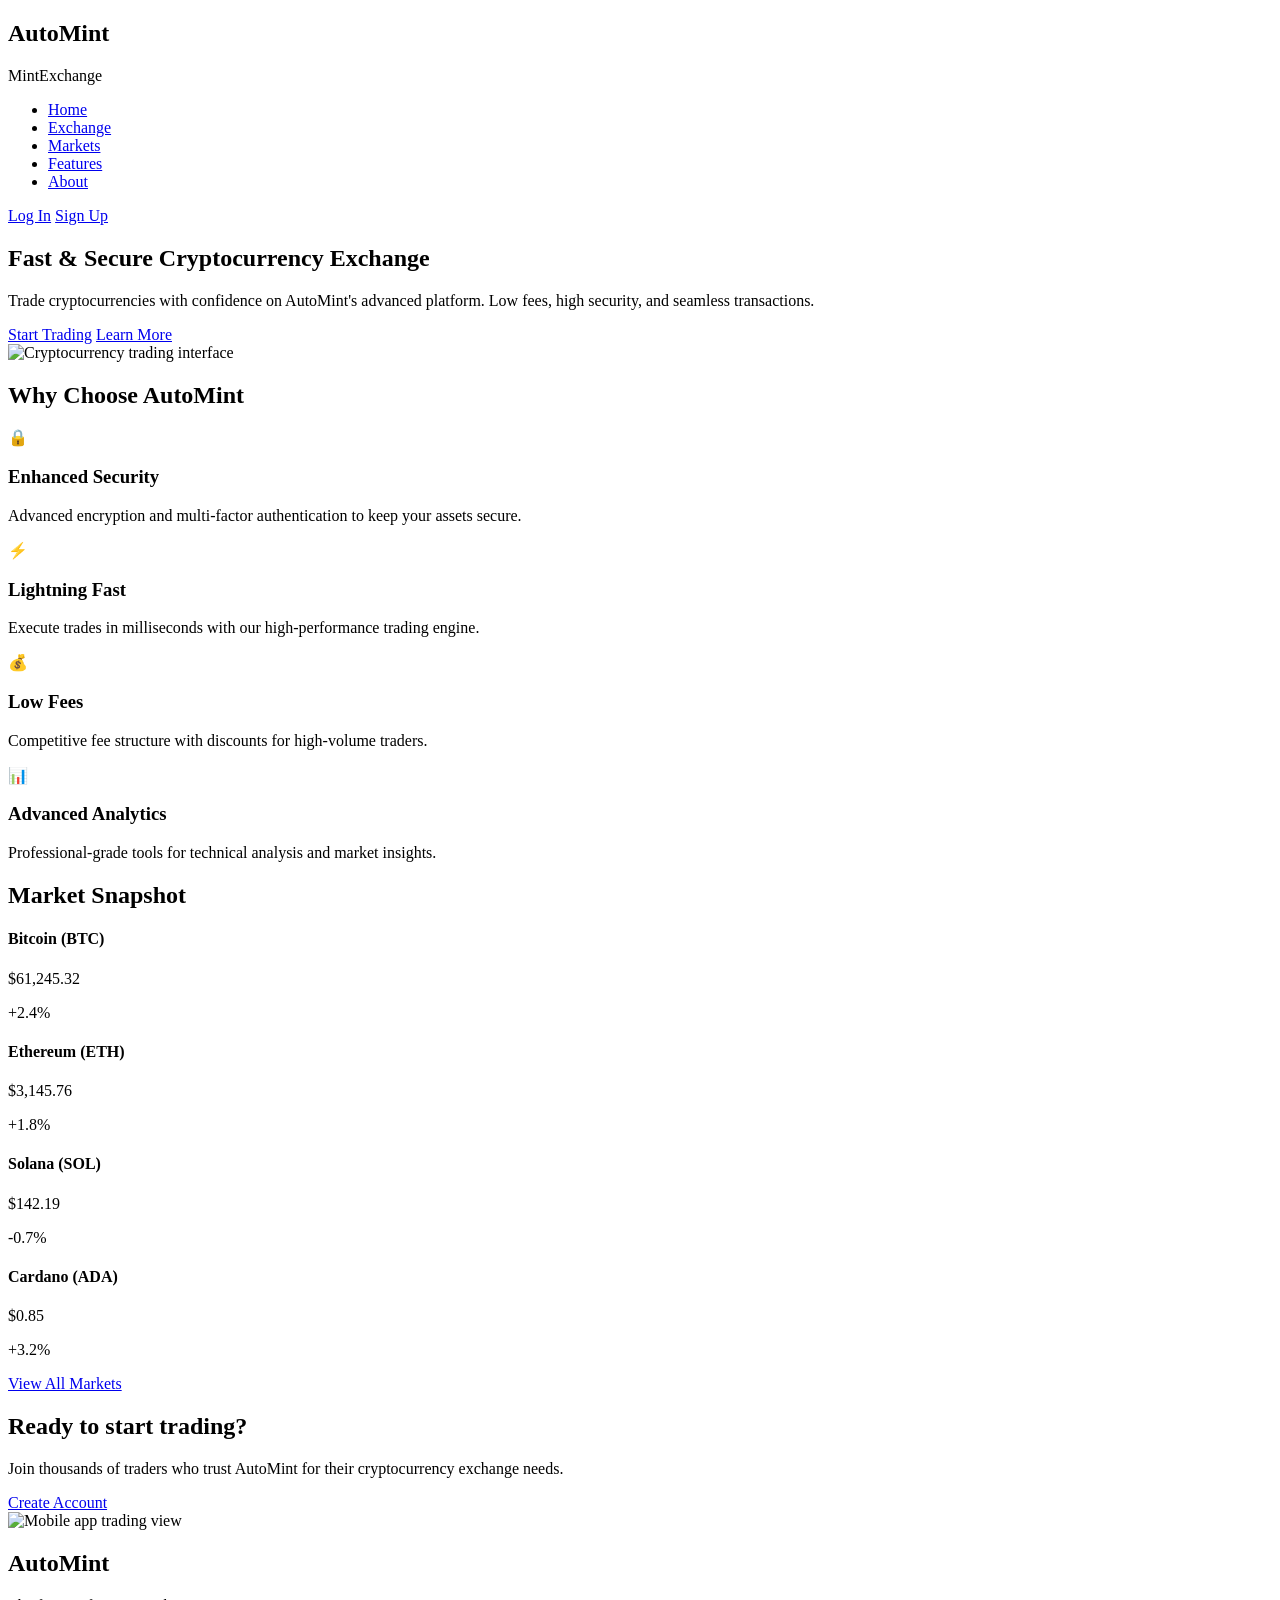
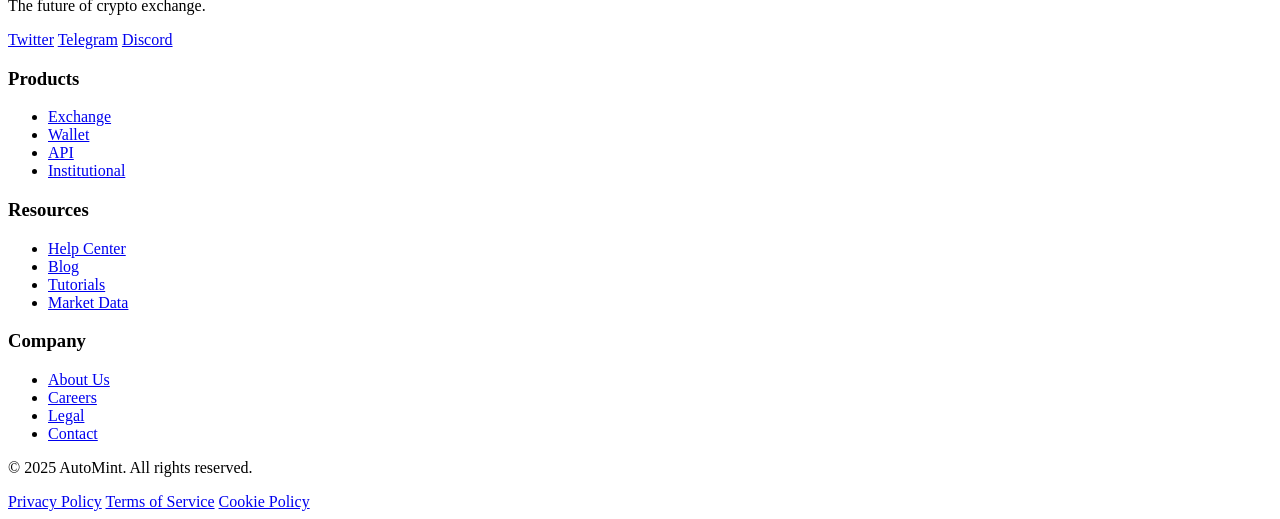
==== index.html @ f2aaca83 "Create index.html" ====
<!DOCTYPE html>
<html lang="en">
<head>
    <meta charset="UTF-8">
    <meta name="viewport" content="width=device-width, initial-scale=1.0">
    <title>AutoMint - Fast & Secure Crypto Exchange</title>
    <link rel="stylesheet" href="style.css">
</head>
<body>
    <header>
        <nav class="container">
            <div class="logo">
                <h1>Auto<span>Mint</span></h1>
                <p class="tagline">MintExchange</p>
            </div>
            <ul class="nav-links">
                <li><a href="#" class="active">Home</a></li>
                <li><a href="#">Exchange</a></li>
                <li><a href="#">Markets</a></li>
                <li><a href="#">Features</a></li>
                <li><a href="#">About</a></li>
            </ul>
            <div class="auth-buttons">
                <a href="#" class="btn btn-outline">Log In</a>
                <a href="#" class="btn btn-primary">Sign Up</a>
            </div>
        </nav>
    </header>

    <section class="hero">
        <div class="container">
            <div class="hero-content">
                <h1>Fast & Secure Cryptocurrency Exchange</h1>
                <p>Trade cryptocurrencies with confidence on AutoMint's advanced platform. Low fees, high security, and seamless transactions.</p>
                <div class="cta-buttons">
                    <a href="#" class="btn btn-primary">Start Trading</a>
                    <a href="#" class="btn btn-secondary">Learn More</a>
                </div>
            </div>
            <div class="hero-image">
                <img src="/api/placeholder/500/400" alt="Cryptocurrency trading interface">
            </div>
        </div>
    </section>

    <section class="features">
        <div class="container">
            <h2 class="section-title">Why Choose AutoMint</h2>
            <div class="feature-grid">
                <div class="feature-card">
                    <div class="feature-icon">🔒</div>
                    <h3>Enhanced Security</h3>
                    <p>Advanced encryption and multi-factor authentication to keep your assets secure.</p>
                </div>
                <div class="feature-card">
                    <div class="feature-icon">⚡</div>
                    <h3>Lightning Fast</h3>
                    <p>Execute trades in milliseconds with our high-performance trading engine.</p>
                </div>
                <div class="feature-card">
                    <div class="feature-icon">💰</div>
                    <h3>Low Fees</h3>
                    <p>Competitive fee structure with discounts for high-volume traders.</p>
                </div>
                <div class="feature-card">
                    <div class="feature-icon">📊</div>
                    <h3>Advanced Analytics</h3>
                    <p>Professional-grade tools for technical analysis and market insights.</p>
                </div>
            </div>
        </div>
    </section>

    <section class="crypto-stats">
        <div class="container">
            <h2 class="section-title">Market Snapshot</h2>
            <div class="stats-grid">
                <div class="stat-card">
                    <h4>Bitcoin (BTC)</h4>
                    <p class="price">$61,245.32</p>
                    <p class="change positive">+2.4%</p>
                </div>
                <div class="stat-card">
                    <h4>Ethereum (ETH)</h4>
                    <p class="price">$3,145.76</p>
                    <p class="change positive">+1.8%</p>
                </div>
                <div class="stat-card">
                    <h4>Solana (SOL)</h4>
                    <p class="price">$142.19</p>
                    <p class="change negative">-0.7%</p>
                </div>
                <div class="stat-card">
                    <h4>Cardano (ADA)</h4>
                    <p class="price">$0.85</p>
                    <p class="change positive">+3.2%</p>
                </div>
            </div>
            <div class="view-more">
                <a href="#" class="btn btn-outline">View All Markets</a>
            </div>
        </div>
    </section>

    <section class="get-started">
        <div class="container">
            <div class="get-started-content">
                <h2>Ready to start trading?</h2>
                <p>Join thousands of traders who trust AutoMint for their cryptocurrency exchange needs.</p>
                <a href="#" class="btn btn-primary">Create Account</a>
            </div>
            <div class="get-started-image">
                <img src="/api/placeholder/450/300" alt="Mobile app trading view">
            </div>
        </div>
    </section>

    <footer>
        <div class="container">
            <div class="footer-grid">
                <div class="footer-brand">
                    <h2>Auto<span>Mint</span></h2>
                    <p>The future of crypto exchange.</p>
                    <div class="social-links">
                        <a href="#">Twitter</a>
                        <a href="#">Telegram</a>
                        <a href="#">Discord</a>
                    </div>
                </div>
                <div class="footer-links">
                    <h3>Products</h3>
                    <ul>
                        <li><a href="#">Exchange</a></li>
                        <li><a href="#">Wallet</a></li>
                        <li><a href="#">API</a></li>
                        <li><a href="#">Institutional</a></li>
                    </ul>
                </div>
                <div class="footer-links">
                    <h3>Resources</h3>
                    <ul>
                        <li><a href="#">Help Center</a></li>
                        <li><a href="#">Blog</a></li>
                        <li><a href="#">Tutorials</a></li>
                        <li><a href="#">Market Data</a></li>
                    </ul>
                </div>
                <div class="footer-links">
                    <h3>Company</h3>
                    <ul>
                        <li><a href="#">About Us</a></li>
                        <li><a href="#">Careers</a></li>
                        <li><a href="#">Legal</a></li>
                        <li><a href="#">Contact</a></li>
                    </ul>
                </div>
            </div>
            <div class="footer-bottom">
                <p>&copy; 2025 AutoMint. All rights reserved.</p>
                <div class="footer-bottom-links">
                    <a href="#">Privacy Policy</a>
                    <a href="#">Terms of Service</a>
                    <a href="#">Cookie Policy</a>
                </div>
            </div>
        </div>
    </footer>
</body>
</html>
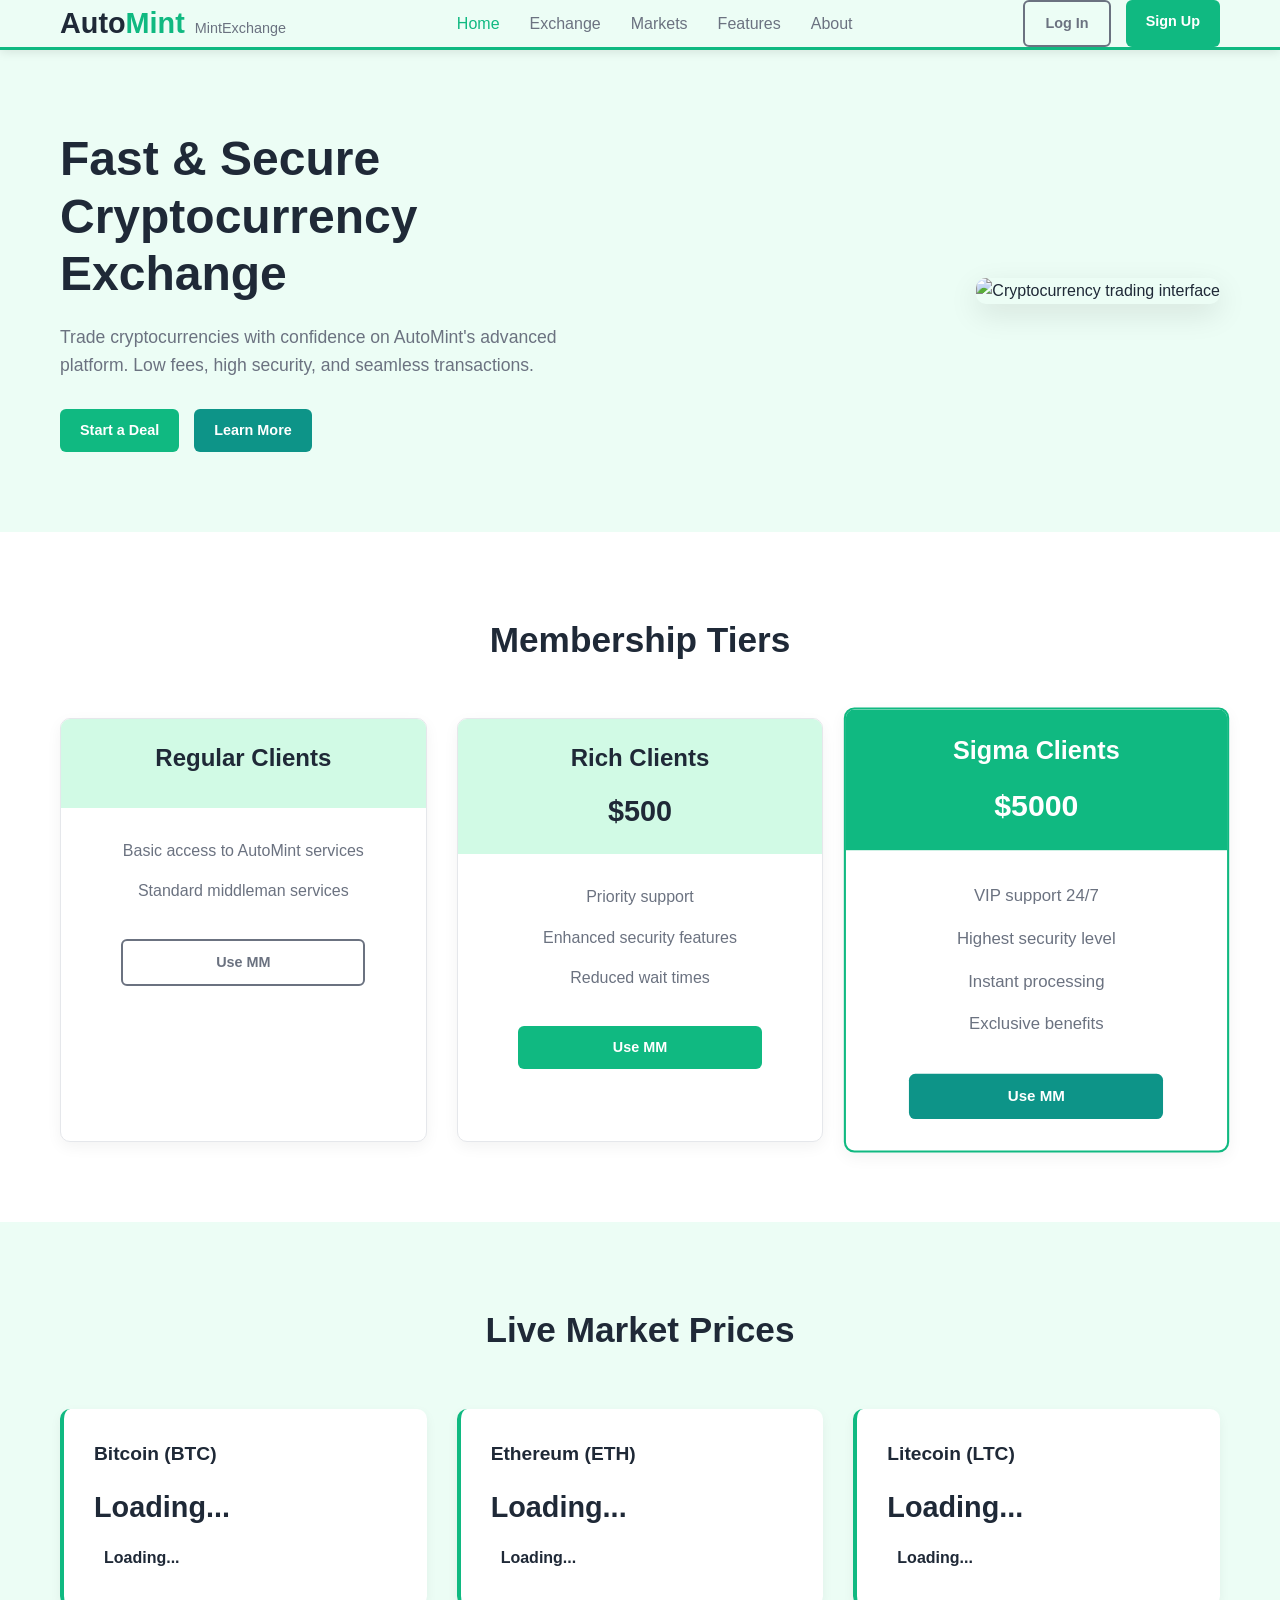
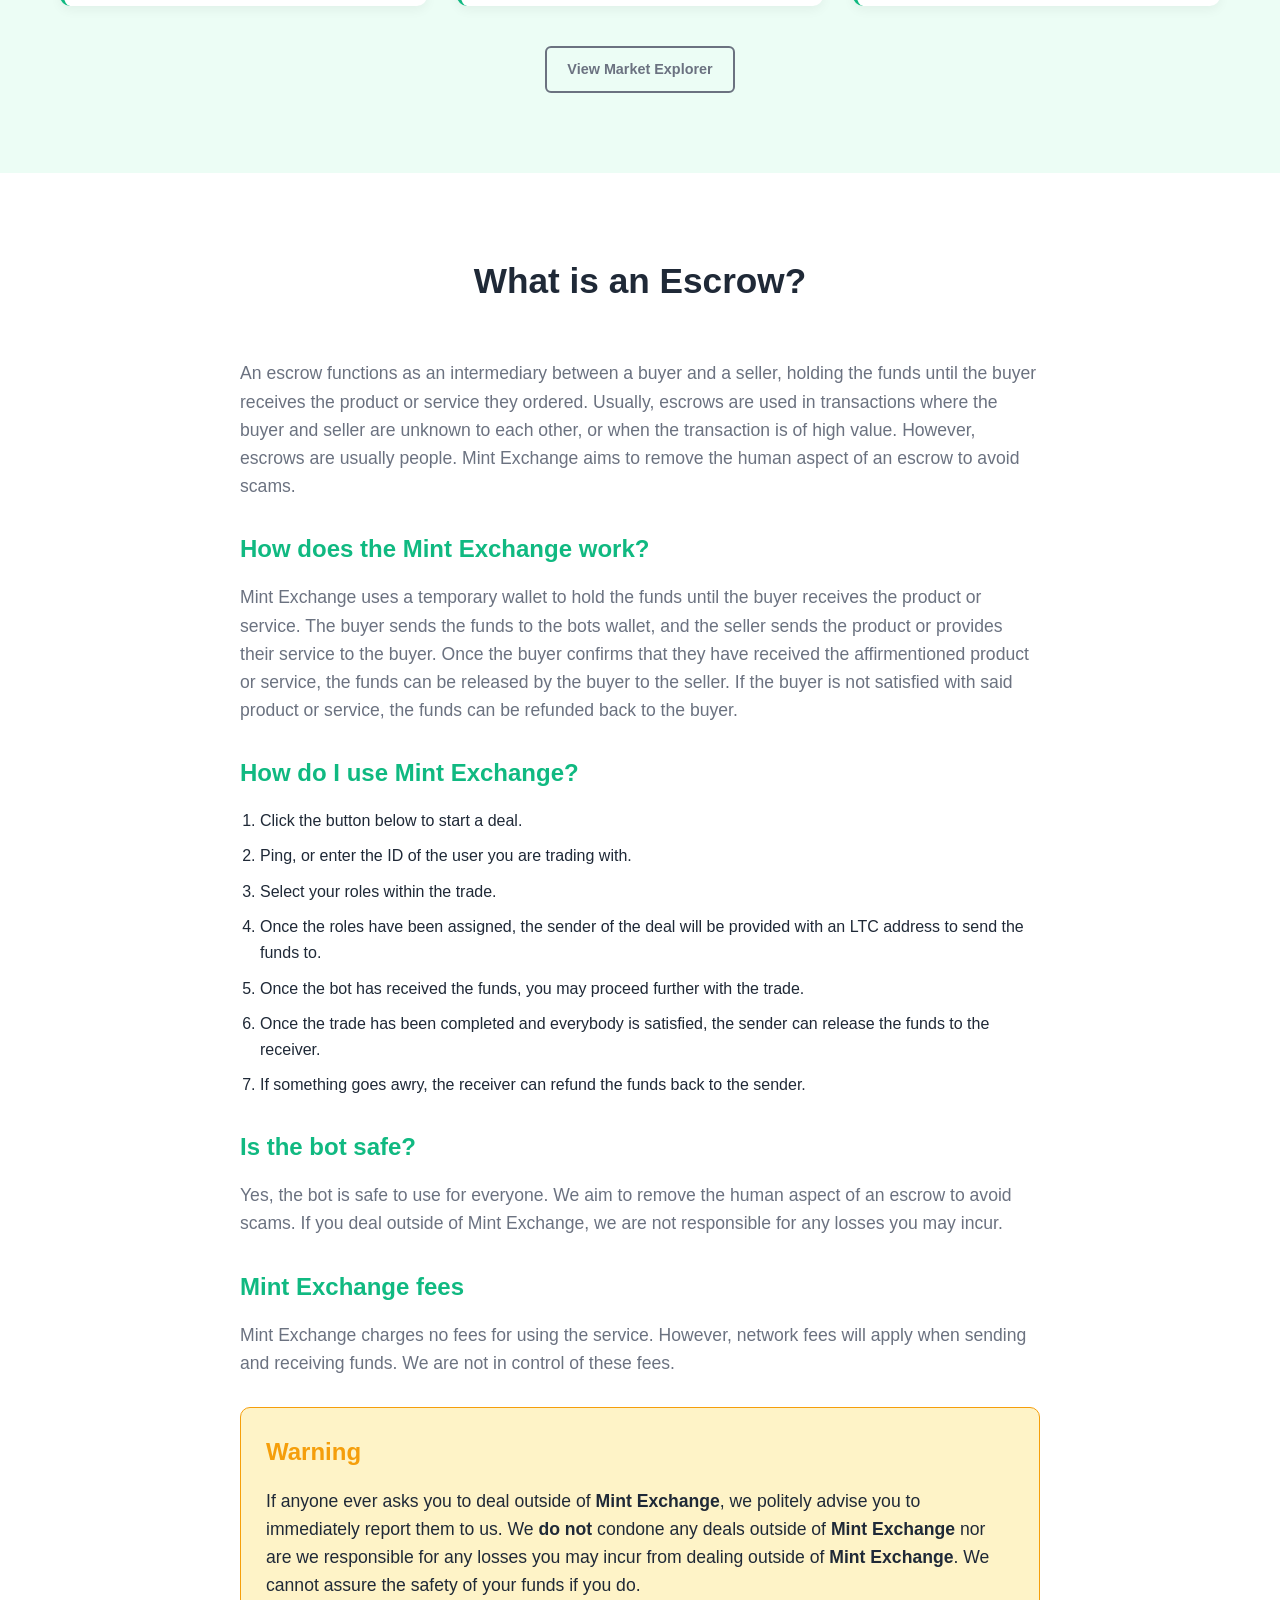
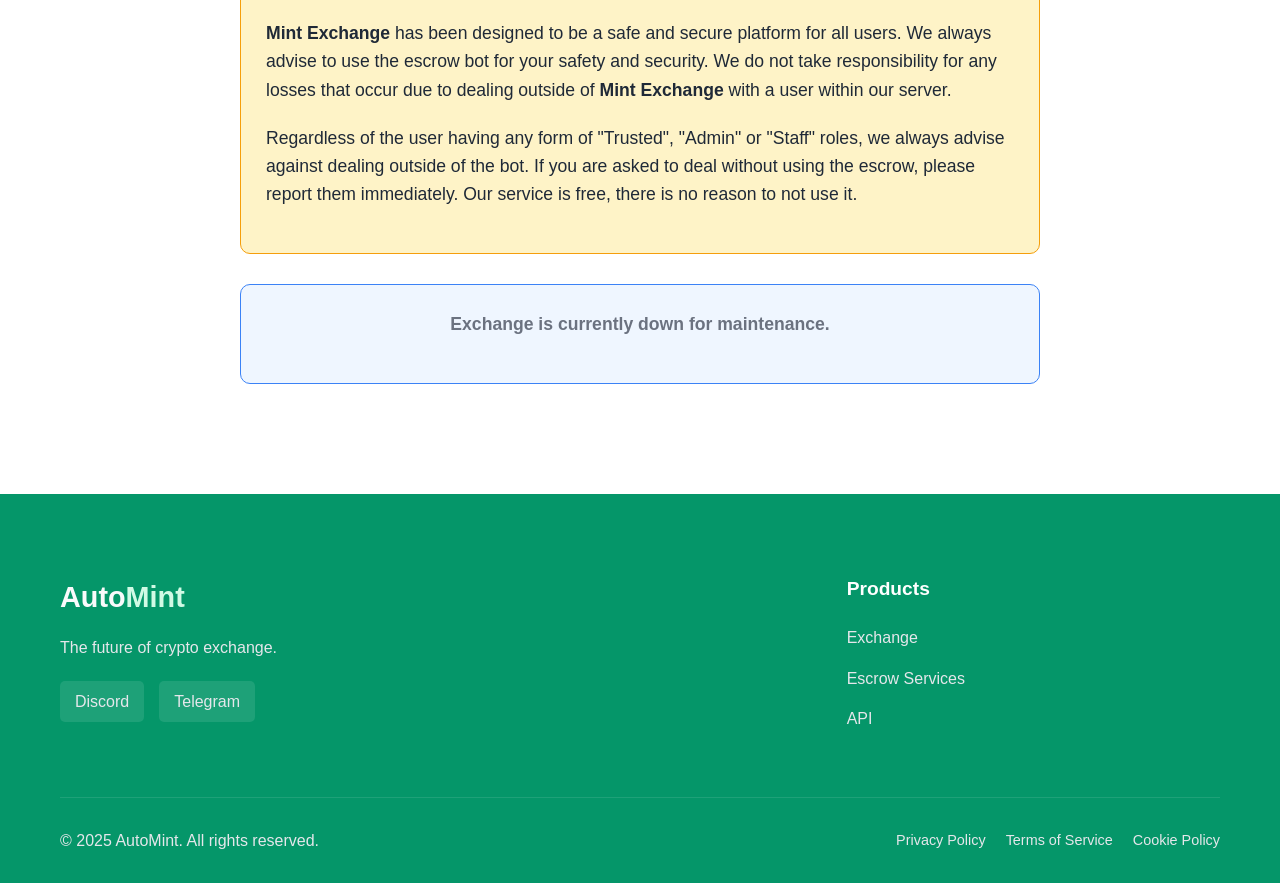
==== commit 4b05c6e6: "Update index.html" ====
--- a/index.html
+++ b/index.html
@@ -33,7 +33,7 @@
                 <h1>Fast & Secure Cryptocurrency Exchange</h1>
                 <p>Trade cryptocurrencies with confidence on AutoMint's advanced platform. Low fees, high security, and seamless transactions.</p>
                 <div class="cta-buttons">
-                    <a href="#" class="btn btn-primary">Start Trading</a>
+                    <a href="#" class="btn btn-primary">Start a Deal</a>
                     <a href="#" class="btn btn-secondary">Learn More</a>
                 </div>
             </div>
@@ -43,29 +43,44 @@
         </div>
     </section>
 
-    <section class="features">
-        <div class="container">
-            <h2 class="section-title">Why Choose AutoMint</h2>
-            <div class="feature-grid">
-                <div class="feature-card">
-                    <div class="feature-icon">🔒</div>
-                    <h3>Enhanced Security</h3>
-                    <p>Advanced encryption and multi-factor authentication to keep your assets secure.</p>
-                </div>
-                <div class="feature-card">
-                    <div class="feature-icon">⚡</div>
-                    <h3>Lightning Fast</h3>
-                    <p>Execute trades in milliseconds with our high-performance trading engine.</p>
-                </div>
-                <div class="feature-card">
-                    <div class="feature-icon">💰</div>
-                    <h3>Low Fees</h3>
-                    <p>Competitive fee structure with discounts for high-volume traders.</p>
-                </div>
-                <div class="feature-card">
-                    <div class="feature-icon">📊</div>
-                    <h3>Advanced Analytics</h3>
-                    <p>Professional-grade tools for technical analysis and market insights.</p>
+    <section class="membership-tiers">
+        <div class="container">
+            <h2 class="section-title">Membership Tiers</h2>
+            <div class="tier-grid">
+                <div class="tier-card">
+                    <div class="tier-header">
+                        <h3>Regular Clients</h3>
+                    </div>
+                    <div class="tier-content">
+                        <p>Basic access to AutoMint services</p>
+                        <p>Standard middleman services</p>
+                        <a href="#" class="btn btn-outline">Use MM</a>
+                    </div>
+                </div>
+                <div class="tier-card">
+                    <div class="tier-header">
+                        <h3>Rich Clients</h3>
+                        <div class="tier-price">$500</div>
+                    </div>
+                    <div class="tier-content">
+                        <p>Priority support</p>
+                        <p>Enhanced security features</p>
+                        <p>Reduced wait times</p>
+                        <a href="#" class="btn btn-primary">Use MM</a>
+                    </div>
+                </div>
+                <div class="tier-card featured">
+                    <div class="tier-header">
+                        <h3>Sigma Clients</h3>
+                        <div class="tier-price">$5000</div>
+                    </div>
+                    <div class="tier-content">
+                        <p>VIP support 24/7</p>
+                        <p>Highest security level</p>
+                        <p>Instant processing</p>
+                        <p>Exclusive benefits</p>
+                        <a href="#" class="btn btn-secondary">Use MM</a>
+                    </div>
                 </div>
             </div>
         </div>
@@ -73,44 +88,66 @@
 
     <section class="crypto-stats">
         <div class="container">
-            <h2 class="section-title">Market Snapshot</h2>
+            <h2 class="section-title">Live Market Prices</h2>
             <div class="stats-grid">
-                <div class="stat-card">
+                <div class="stat-card" id="btc-card">
                     <h4>Bitcoin (BTC)</h4>
-                    <p class="price">$61,245.32</p>
-                    <p class="change positive">+2.4%</p>
-                </div>
-                <div class="stat-card">
+                    <p class="price" id="btc-price">Loading...</p>
+                    <p class="change" id="btc-change">Loading...</p>
+                </div>
+                <div class="stat-card" id="eth-card">
                     <h4>Ethereum (ETH)</h4>
-                    <p class="price">$3,145.76</p>
-                    <p class="change positive">+1.8%</p>
-                </div>
-                <div class="stat-card">
-                    <h4>Solana (SOL)</h4>
-                    <p class="price">$142.19</p>
-                    <p class="change negative">-0.7%</p>
-                </div>
-                <div class="stat-card">
-                    <h4>Cardano (ADA)</h4>
-                    <p class="price">$0.85</p>
-                    <p class="change positive">+3.2%</p>
+                    <p class="price" id="eth-price">Loading...</p>
+                    <p class="change" id="eth-change">Loading...</p>
+                </div>
+                <div class="stat-card" id="ltc-card">
+                    <h4>Litecoin (LTC)</h4>
+                    <p class="price" id="ltc-price">Loading...</p>
+                    <p class="change" id="ltc-change">Loading...</p>
                 </div>
             </div>
             <div class="view-more">
-                <a href="#" class="btn btn-outline">View All Markets</a>
-            </div>
-        </div>
-    </section>
-
-    <section class="get-started">
-        <div class="container">
-            <div class="get-started-content">
-                <h2>Ready to start trading?</h2>
-                <p>Join thousands of traders who trust AutoMint for their cryptocurrency exchange needs.</p>
-                <a href="#" class="btn btn-primary">Create Account</a>
-            </div>
-            <div class="get-started-image">
-                <img src="/api/placeholder/450/300" alt="Mobile app trading view">
+                <a href="https://www.coinbase.com/explorer" target="_blank" class="btn btn-outline">View Market Explorer</a>
+            </div>
+        </div>
+    </section>
+
+    <section class="escrow-info">
+        <div class="container">
+            <h2 class="section-title">What is an Escrow?</h2>
+            <div class="info-content">
+                <p>An escrow functions as an intermediary between a buyer and a seller, holding the funds until the buyer receives the product or service they ordered. Usually, escrows are used in transactions where the buyer and seller are unknown to each other, or when the transaction is of high value. However, escrows are usually people. Mint Exchange aims to remove the human aspect of an escrow to avoid scams.</p>
+                
+                <h3>How does the Mint Exchange work?</h3>
+                <p>Mint Exchange uses a temporary wallet to hold the funds until the buyer receives the product or service. The buyer sends the funds to the bots wallet, and the seller sends the product or provides their service to the buyer. Once the buyer confirms that they have received the affirmentioned product or service, the funds can be released by the buyer to the seller. If the buyer is not satisfied with said product or service, the funds can be refunded back to the buyer.</p>
+                
+                <h3>How do I use Mint Exchange?</h3>
+                <ol>
+                    <li>Click the button below to start a deal.</li>
+                    <li>Ping, or enter the ID of the user you are trading with.</li>
+                    <li>Select your roles within the trade.</li>
+                    <li>Once the roles have been assigned, the sender of the deal will be provided with an LTC address to send the funds to.</li>
+                    <li>Once the bot has received the funds, you may proceed further with the trade.</li>
+                    <li>Once the trade has been completed and everybody is satisfied, the sender can release the funds to the receiver.</li>
+                    <li>If something goes awry, the receiver can refund the funds back to the sender.</li>
+                </ol>
+                
+                <h3>Is the bot safe?</h3>
+                <p>Yes, the bot is safe to use for everyone. We aim to remove the human aspect of an escrow to avoid scams. If you deal outside of Mint Exchange, we are not responsible for any losses you may incur.</p>
+                
+                <h3>Mint Exchange fees</h3>
+                <p>Mint Exchange charges no fees for using the service. However, network fees will apply when sending and receiving funds. We are not in control of these fees.</p>
+                
+                <div class="warning-box">
+                    <h3>Warning</h3>
+                    <p>If anyone ever asks you to deal outside of <strong>Mint Exchange</strong>, we politely advise you to immediately report them to us. We <strong>do not</strong> condone any deals outside of <strong>Mint Exchange</strong> nor are we responsible for any losses you may incur from dealing outside of <strong>Mint Exchange</strong>. We cannot assure the safety of your funds if you do.</p>
+                    <p><strong>Mint Exchange</strong> has been designed to be a safe and secure platform for all users. We always advise to use the escrow bot for your safety and security. We do not take responsibility for any losses that occur due to dealing outside of <strong>Mint Exchange</strong> with a user within our server.</p>
+                    <p>Regardless of the user having any form of "Trusted", "Admin" or "Staff" roles, we always advise against dealing outside of the bot. If you are asked to deal without using the escrow, please report them immediately. Our service is free, there is no reason to not use it.</p>
+                </div>
+                
+                <div class="notice-box">
+                    <p>Exchange is currently down for maintenance.</p>
+                </div>
             </div>
         </div>
     </section>
@@ -122,48 +159,69 @@
                     <h2>Auto<span>Mint</span></h2>
                     <p>The future of crypto exchange.</p>
                     <div class="social-links">
-                        <a href="#">Twitter</a>
-                        <a href="#">Telegram</a>
-                        <a href="#">Discord</a>
+                        <a href="https://discord.gg/JZCHcUURVf" target="_blank">Discord</a>
+                        <a href="https://t.me/haze" target="_blank">Telegram</a>
                     </div>
                 </div>
                 <div class="footer-links">
                     <h3>Products</h3>
                     <ul>
                         <li><a href="#">Exchange</a></li>
-                        <li><a href="#">Wallet</a></li>
+                        <li><a href="#">Escrow Services</a></li>
                         <li><a href="#">API</a></li>
-                        <li><a href="#">Institutional</a></li>
-                    </ul>
-                </div>
-                <div class="footer-links">
-                    <h3>Resources</h3>
-                    <ul>
-                        <li><a href="#">Help Center</a></li>
-                        <li><a href="#">Blog</a></li>
-                        <li><a href="#">Tutorials</a></li>
-                        <li><a href="#">Market Data</a></li>
-                    </ul>
-                </div>
-                <div class="footer-links">
-                    <h3>Company</h3>
-                    <ul>
-                        <li><a href="#">About Us</a></li>
-                        <li><a href="#">Careers</a></li>
-                        <li><a href="#">Legal</a></li>
-                        <li><a href="#">Contact</a></li>
                     </ul>
                 </div>
             </div>
             <div class="footer-bottom">
                 <p>&copy; 2025 AutoMint. All rights reserved.</p>
                 <div class="footer-bottom-links">
-                    <a href="#">Privacy Policy</a>
-                    <a href="#">Terms of Service</a>
-                    <a href="#">Cookie Policy</a>
+                    <a href="#" target="_blank">Privacy Policy</a>
+                    <a href="#" target="_blank">Terms of Service</a>
+                    <a href="#" target="_blank">Cookie Policy</a>
                 </div>
             </div>
         </div>
     </footer>
+
+    <script>
+        // Function to fetch and update cryptocurrency prices
+        async function updateCryptoPrices() {
+            try {
+                // Fetch data from CoinGecko API
+                const response = await fetch('https://api.coingecko.com/api/v3/simple/price?ids=bitcoin,ethereum,litecoin&vs_currencies=usd&include_24hr_change=true');
+                const data = await response.json();
+                
+                // Update Bitcoin
+                const btcPrice = document.getElementById('btc-price');
+                const btcChange = document.getElementById('btc-change');
+                btcPrice.textContent = `$${data.bitcoin.usd.toLocaleString()}`;
+                btcChange.textContent = `${data.bitcoin.usd_24h_change.toFixed(2)}%`;
+                btcChange.className = data.bitcoin.usd_24h_change >= 0 ? 'change positive' : 'change negative';
+                
+                // Update Ethereum
+                const ethPrice = document.getElementById('eth-price');
+                const ethChange = document.getElementById('eth-change');
+                ethPrice.textContent = `$${data.ethereum.usd.toLocaleString()}`;
+                ethChange.textContent = `${data.ethereum.usd_24h_change.toFixed(2)}%`;
+                ethChange.className = data.ethereum.usd_24h_change >= 0 ? 'change positive' : 'change negative';
+                
+                // Update Litecoin
+                const ltcPrice = document.getElementById('ltc-price');
+                const ltcChange = document.getElementById('ltc-change');
+                ltcPrice.textContent = `$${data.litecoin.usd.toLocaleString()}`;
+                ltcChange.textContent = `${data.litecoin.usd_24h_change.toFixed(2)}%`;
+                ltcChange.className = data.litecoin.usd_24h_change >= 0 ? 'change positive' : 'change negative';
+                
+            } catch (error) {
+                console.error('Error fetching cryptocurrency prices:', error);
+            }
+        }
+        
+        // Initial update
+        updateCryptoPrices();
+        
+        // Update prices every 30 seconds
+        setInterval(updateCryptoPrices, 30000);
+    </script>
 </body>
 </html>
--- a/style.css
+++ b/style.css
@@ -0,0 +1,564 @@
+/* AutoMint - MintExchange CSS Styles */
+
+:root {
+    --primary: #10B981; /* Green accent */
+    --primary-dark: #059669;
+    --primary-light: #D1FAE5;
+    --primary-extra-light: #ECFDF5;
+    --dark: #1F2937;
+    --light: #F9FAFB;
+    --secondary: #0D9488;
+    --secondary-dark: #086F68;
+    --gray: #6B7280;
+    --light-gray: #E5E7EB;
+    --white: #FFFFFF;
+    --warning: #FEF3C7;
+    --warning-border: #F59E0B;
+    --notice: #EFF6FF;
+    --notice-border: #3B82F6;
+}
+
+* {
+    margin: 0;
+    padding: 0;
+    box-sizing: border-box;
+    font-family: 'Segoe UI', Tahoma, Geneva, Verdana, sans-serif;
+}
+
+body {
+    background-color: var(--light);
+    color: var(--dark);
+    line-height: 1.6;
+}
+
+a {
+    text-decoration: none;
+    color: inherit;
+}
+
+ul {
+    list-style: none;
+}
+
+ol {
+    margin-left: 20px;
+    margin-bottom: 20px;
+}
+
+ol li {
+    margin-bottom: 10px;
+}
+
+.container {
+    max-width: 1200px;
+    margin: 0 auto;
+    padding: 0 20px;
+}
+
+/* Header Styles */
+header {
+    background-color: var(--primary-extra-light);
+    box-shadow: 0 2px 10px rgba(0, 0, 0, 0.1);
+    position: sticky;
+    top: 0;
+    z-index: 100;
+    border-bottom: 3px solid var(--primary);
+}
+
+header nav {
+    display: flex;
+    justify-content: space-between;
+    align-items: center;
+    padding: 20px 0;
+}
+
+.logo {
+    display: flex;
+    align-items: baseline;
+}
+
+.logo h1 {
+    font-size: 1.8rem;
+    font-weight: 700;
+    color: var(--dark);
+}
+
+.logo h1 span {
+    color: var(--primary);
+}
+
+.tagline {
+    font-size: 0.9rem;
+    color: var(--gray);
+    margin-left: 10px;
+}
+
+.nav-links {
+    display: flex;
+    gap: 30px;
+}
+
+.nav-links a {
+    color: var(--gray);
+    font-weight: 500;
+    transition: color 0.3s ease;
+}
+
+.nav-links a:hover, .nav-links a.active {
+    color: var(--primary);
+}
+
+.auth-buttons {
+    display: flex;
+    gap: 15px;
+}
+
+/* Button Styles */
+.btn {
+    display: inline-block;
+    padding: 10px 20px;
+    border-radius: 6px;
+    font-weight: 600;
+    font-size: 0.9rem;
+    cursor: pointer;
+    transition: all 0.3s ease;
+}
+
+.btn-primary {
+    background-color: var(--primary);
+    color: var(--white);
+    border: none;
+}
+
+.btn-primary:hover {
+    background-color: var(--primary-dark);
+}
+
+.btn-secondary {
+    background-color: var(--secondary);
+    color: var(--white);
+    border: none;
+}
+
+.btn-secondary:hover {
+    background-color: var(--secondary-dark);
+}
+
+.btn-outline {
+    border: 2px solid var(--gray);
+    color: var(--gray);
+    background: transparent;
+}
+
+.btn-outline:hover {
+    border-color: var(--primary);
+    color: var(--primary);
+}
+
+/* Hero Section */
+.hero {
+    padding: 80px 0;
+    background-color: var(--primary-extra-light);
+}
+
+.hero .container {
+    display: flex;
+    align-items: center;
+    justify-content: space-between;
+    gap: 40px;
+}
+
+.hero-content {
+    flex: 1;
+}
+
+.hero-content h1 {
+    font-size: 3rem;
+    line-height: 1.2;
+    margin-bottom: 20px;
+    color: var(--dark);
+}
+
+.hero-content p {
+    font-size: 1.1rem;
+    color: var(--gray);
+    margin-bottom: 30px;
+    max-width: 600px;
+}
+
+.cta-buttons {
+    display: flex;
+    gap: 15px;
+}
+
+.hero-image {
+    flex: 1;
+    display: flex;
+    justify-content: flex-end;
+}
+
+.hero-image img {
+    max-width: 100%;
+    border-radius: 10px;
+    box-shadow: 0 10px 30px rgba(0, 0, 0, 0.1);
+}
+
+/* Membership Tiers Section */
+.membership-tiers {
+    padding: 80px 0;
+    background-color: var(--white);
+}
+
+.section-title {
+    text-align: center;
+    font-size: 2.2rem;
+    margin-bottom: 50px;
+    color: var(--dark);
+}
+
+.tier-grid {
+    display: grid;
+    grid-template-columns: repeat(auto-fit, minmax(300px, 1fr));
+    gap: 30px;
+}
+
+.tier-card {
+    background: var(--white);
+    border-radius: 10px;
+    box-shadow: 0 5px 15px rgba(0, 0, 0, 0.05);
+    overflow: hidden;
+    transition: transform 0.3s ease, box-shadow 0.3s ease;
+    border: 1px solid var(--light-gray);
+}
+
+.tier-card:hover {
+    transform: translateY(-5px);
+    box-shadow: 0 10px 25px rgba(0, 0, 0, 0.1);
+}
+
+.tier-card.featured {
+    border: 2px solid var(--primary);
+    transform: scale(1.05);
+}
+
+.tier-card.featured:hover {
+    transform: translateY(-5px) scale(1.05);
+}
+
+.tier-header {
+    background: var(--primary-light);
+    padding: 20px;
+    text-align: center;
+}
+
+.tier-card.featured .tier-header {
+    background: var(--primary);
+    color: var(--white);
+}
+
+.tier-header h3 {
+    font-size: 1.5rem;
+    margin-bottom: 10px;
+}
+
+.tier-price {
+    font-size: 1.8rem;
+    font-weight: 700;
+}
+
+.tier-content {
+    padding: 30px;
+    text-align: center;
+}
+
+.tier-content p {
+    margin-bottom: 15px;
+    color: var(--gray);
+}
+
+.tier-content .btn {
+    margin-top: 20px;
+    width: 80%;
+}
+
+/* Crypto Stats Section */
+.crypto-stats {
+    padding: 80px 0;
+    background-color: var(--primary-extra-light);
+}
+
+.stats-grid {
+    display: grid;
+    grid-template-columns: repeat(auto-fit, minmax(300px, 1fr));
+    gap: 30px;
+    margin-bottom: 40px;
+}
+
+.stat-card {
+    background: var(--white);
+    padding: 30px;
+    border-radius: 10px;
+    box-shadow: 0 4px 12px rgba(0, 0, 0, 0.05);
+    border-left: 4px solid var(--primary);
+    transition: transform 0.3s ease;
+}
+
+.stat-card:hover {
+    transform: translateY(-5px);
+}
+
+.stat-card h4 {
+    font-size: 1.2rem;
+    margin-bottom: 15px;
+    color: var(--dark);
+}
+
+.price {
+    font-size: 1.8rem;
+    font-weight: 700;
+    margin-bottom: 10px;
+}
+
+.change {
+    font-weight: 600;
+    font-size: 1rem;
+    display: inline-block;
+    padding: 5px 10px;
+    border-radius: 20px;
+}
+
+.positive {
+    color: var(--primary);
+    background-color: var(--primary-light);
+}
+
+.negative {
+    color: #EF4444;
+    background-color: #FEE2E2;
+}
+
+.view-more {
+    text-align: center;
+    margin-top: 40px;
+}
+
+/* Escrow Info Section */
+.escrow-info {
+    padding: 80px 0;
+    background-color: var(--white);
+}
+
+.info-content {
+    max-width: 800px;
+    margin: 0 auto;
+}
+
+.info-content p {
+    margin-bottom: 20px;
+    font-size: 1.1rem;
+    color: var(--gray);
+}
+
+.info-content h3 {
+    font-size: 1.5rem;
+    margin: 30px 0 15px;
+    color: var(--primary);
+}
+
+.warning-box {
+    background-color: var(--warning);
+    border: 1px solid var(--warning-border);
+    border-radius: 10px;
+    padding: 25px;
+    margin: 30px 0;
+}
+
+.warning-box h3 {
+    color: var(--warning-border);
+    margin-top: 0;
+}
+
+.warning-box p {
+    color: var(--dark);
+}
+
+.notice-box {
+    background-color: var(--notice);
+    border: 1px solid var(--notice-border);
+    border-radius: 10px;
+    padding: 25px;
+    margin: 30px 0;
+    text-align: center;
+    font-size: 1.2rem;
+    font-weight: 600;
+    color: var(--dark);
+}
+
+/* Footer Section */
+footer {
+    background-color: var(--primary-dark);
+    color: var(--light);
+    padding: 80px 0 30px;
+}
+
+.footer-grid {
+    display: grid;
+    grid-template-columns: 2fr 1fr;
+    gap: 40px;
+    margin-bottom: 50px;
+}
+
+.footer-brand h2 {
+    font-size: 1.8rem;
+    margin-bottom: 15px;
+}
+
+.footer-brand h2 span {
+    color: var(--primary-light);
+}
+
+.footer-brand p {
+    color: var(--light-gray);
+    margin-bottom: 20px;
+}
+
+.social-links {
+    display: flex;
+    gap: 15px;
+}
+
+.social-links a {
+    color: var(--light-gray);
+    transition: color 0.3s ease;
+    padding: 8px 15px;
+    background-color: rgba(255, 255, 255, 0.1);
+    border-radius: 5px;
+}
+
+.social-links a:hover {
+    color: var(--white);
+    background-color: rgba(255, 255, 255, 0.2);
+}
+
+.footer-links h3 {
+    font-size: 1.2rem;
+    margin-bottom: 20px;
+    color: var(--white);
+}
+
+.footer-links ul li {
+    margin-bottom: 15px;
+}
+
+.footer-links ul li a {
+    color: var(--light-gray);
+    transition: color 0.3s ease;
+}
+
+.footer-links ul li a:hover {
+    color: var(--white);
+}
+
+.footer-bottom {
+    padding-top: 30px;
+    border-top: 1px solid rgba(255, 255, 255, 0.1);
+    display: flex;
+    justify-content: space-between;
+    align-items: center;
+    flex-wrap: wrap;
+    gap: 20px;
+}
+
+.footer-bottom p {
+    color: var(--light-gray);
+}
+
+.footer-bottom-links {
+    display: flex;
+    gap: 20px;
+}
+
+.footer-bottom-links a {
+    color: var(--light-gray);
+    font-size: 0.9rem;
+    transition: color 0.3s ease;
+}
+
+.footer-bottom-links a:hover {
+    color: var(--white);
+}
+
+/* Responsive Design */
+@media (max-width: 992px) {
+    .hero-content h1 {
+        font-size: 2.5rem;
+    }
+    
+    .footer-grid {
+        grid-template-columns: 1fr 1fr;
+    }
+}
+
+@media (max-width: 768px) {
+    header nav {
+        flex-direction: column;
+        gap: 20px;
+    }
+    
+    .nav-links {
+        width: 100%;
+        justify-content: center;
+        flex-wrap: wrap;
+    }
+    
+    .auth-buttons {
+        width: 100%;
+        justify-content: center;
+    }
+    
+    .hero .container,
+    .escrow-info .container {
+        flex-direction: column;
+    }
+    
+    .hero-content {
+        text-align: center;
+    }
+    
+    .cta-buttons {
+        justify-content: center;
+    }
+    
+    .hero-content h1 {
+        font-size: 2rem;
+    }
+    
+    .section-title {
+        font-size: 1.8rem;
+    }
+    
+    .footer-grid {
+        grid-template-columns: 1fr;
+        gap: 30px;
+    }
+    
+    .footer-bottom {
+        flex-direction: column;
+        text-align: center;
+    }
+}
+
+@media (max-width: 576px) {
+    .tier-grid,
+    .stats-grid {
+        grid-template-columns: 1fr;
+    }
+    
+    .tier-card.featured {
+        transform: scale(1);
+    }
+    
+    .tier-card.featured:hover {
+        transform: translateY(-5px);
+    }
+}
